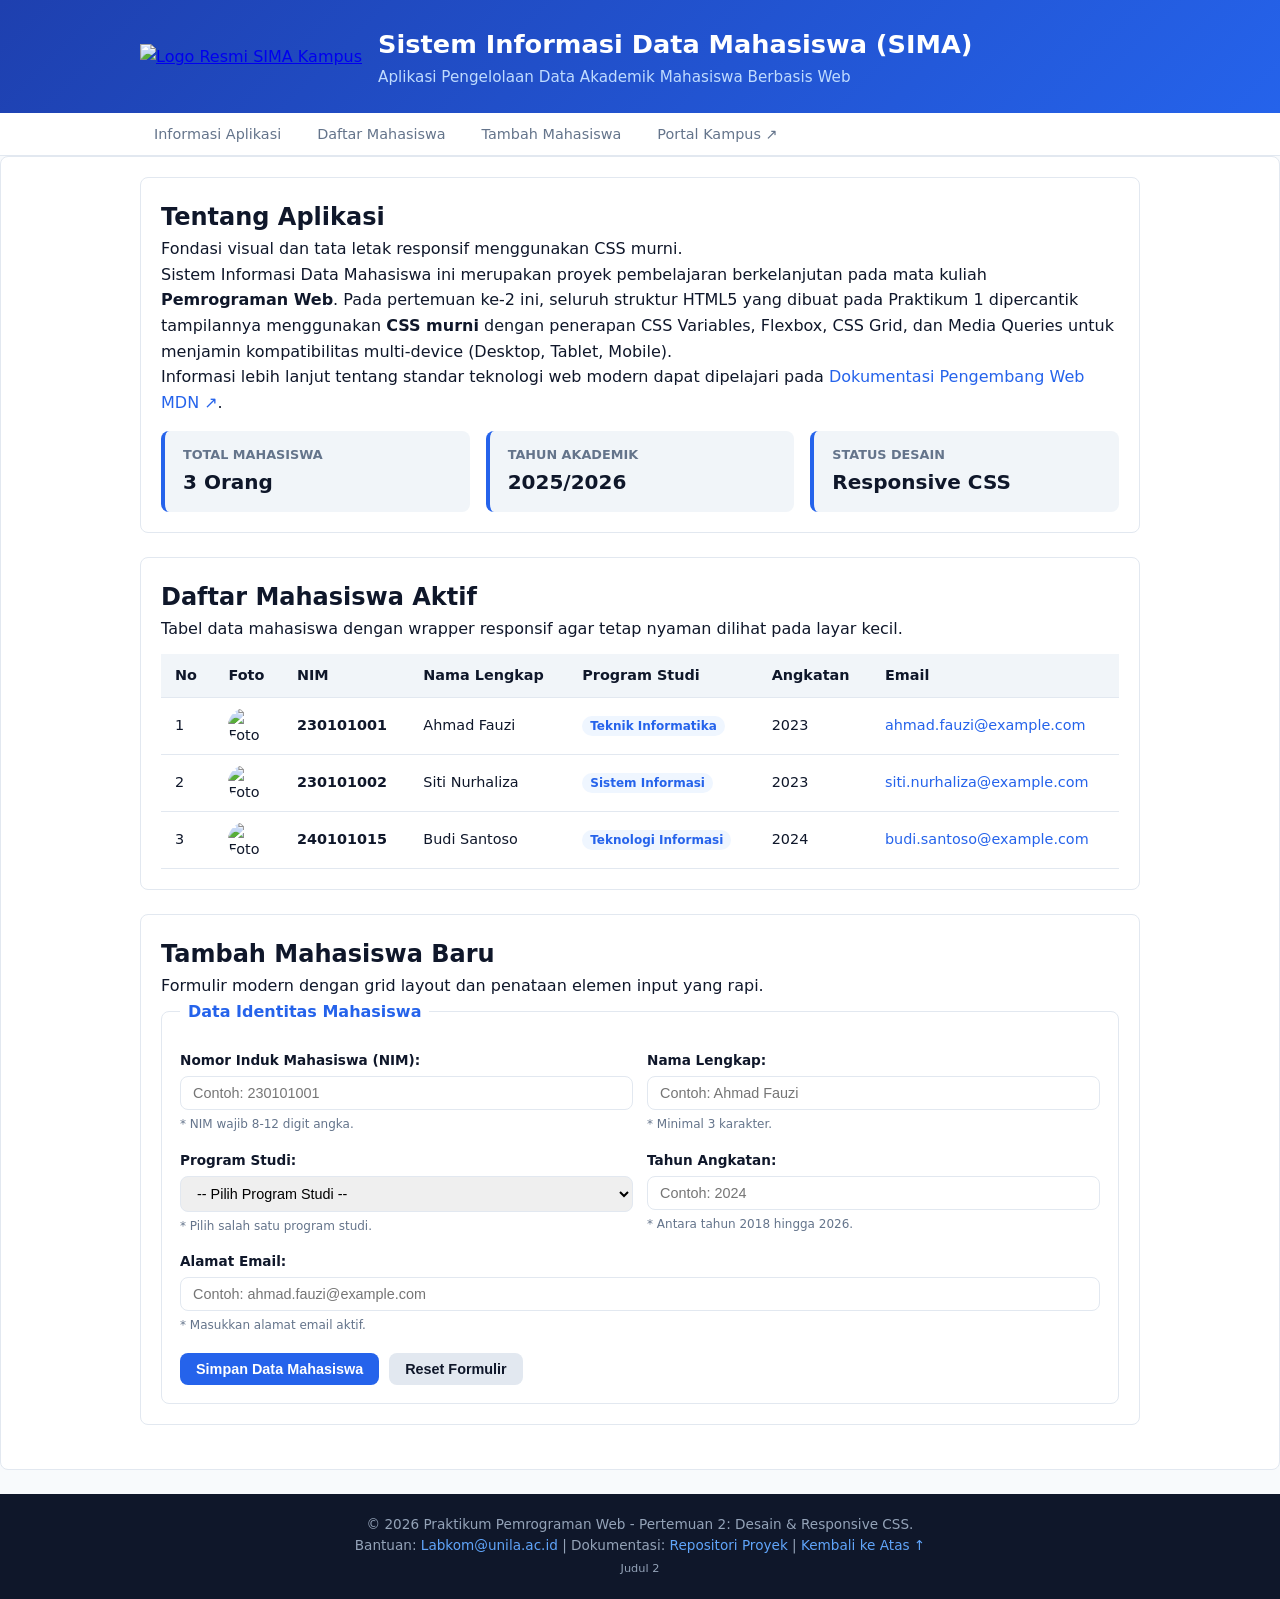
==== index.html @ 28577cfd "update praktikum pemweb" ====
<!DOCTYPE html>
<html lang="id">
<head>
    <meta charset="UTF-8">
    <meta name="viewport" content="width=device-width, initial-scale=1.0">
    <title>Sistem Informasi Data Mahasiswa - Praktikum 2</title>
    <link rel="stylesheet" href="style.css"

</head>
<body id="top">

    <!-- 1. Header Aplikasi -->
    <header class="site-header">
        <div class="container header-brand">
            <a href="index.html" class="brand-logo" title="Beranda SIMA">
                <img src="img/logo-sima.svg" alt="Logo Resmi SIMA Kampus" width="48" height="48">
            </a>
            <div>
                <h1>Sistem Informasi Data Mahasiswa (SIMA)</h1>
                <p>Aplikasi Pengelolaan Data Akademik Mahasiswa Berbasis Web</p>
            </div>
        </div>
    </header>

    <!-- 2. Navigation Bar Sticky -->
    <nav class="site-nav">
        <div class="container">
            <ul>
                <li><a href="#informasi">Informasi Aplikasi</a></li>
                <li><a href="#daftar-mahasiswa">Daftar Mahasiswa</a></li>
                <li><a href="#form-tambah">Tambah Mahasiswa</a></li>
                <li><a href="https://kampus.ac.id" target="_blank" rel="noopener noreferrer">Portal Kampus &UpperRightArrow;</a></li>
            </ul>
        </div>
    </nav>

    <!-- Konten Utama Halaman -->
    <main>
        <div class="container">

            <!-- 3. Section Informasi Aplikasi -->
            <section id="informasi" class="content-section">
                <div class="section-header">
                    <h2>Tentang Aplikasi</h2>
                    <p>Fondasi visual dan tata letak responsif menggunakan CSS murni.</p>
                </div>
                <div class="section-body">
                    <p>
                        Sistem Informasi Data Mahasiswa ini merupakan proyek pembelajaran berkelanjutan 
                        pada mata kuliah <strong>Pemrograman Web</strong>. Pada pertemuan ke-2 ini, seluruh 
                        struktur HTML5 yang dibuat pada Praktikum 1 dipercantik tampilannya menggunakan 
                        <strong>CSS murni</strong> dengan penerapan CSS Variables, Flexbox, CSS Grid, dan 
                        Media Queries untuk menjamin kompatibilitas multi-device (Desktop, Tablet, Mobile).
                    </p>
                    <p>
                        Informasi lebih lanjut tentang standar teknologi web modern dapat dipelajari pada 
                        <a href="https://developer.mozilla.org/id/" target="_blank" rel="noopener noreferrer" class="link-email">Dokumentasi Pengembang Web MDN &UpperRightArrow;</a>.
                    </p>
                </div>

                <!-- Grid Kartu Informasi Sistem -->
                <div class="info-grid">
                    <article class="info-card">
                        <h3>Total Mahasiswa</h3>
                        <p>3 Orang</p>
                    </article>
                    <article class="info-card">
                        <h3>Tahun Akademik</h3>
                        <p>2025/2026</p>
                    </article>
                    <article class="info-card">
                        <h3>Status Desain</h3>
                        <p>Responsive CSS</p>
                    </article>
                </div>
            </section>

            <!-- 4. Section Daftar Mahasiswa & 5. Tabel Data Mahasiswa -->
            <section id="daftar-mahasiswa" class="content-section">
                <div class="section-header">
                    <h2>Daftar Mahasiswa Aktif</h2>
                    <p>Tabel data mahasiswa dengan wrapper responsif agar tetap nyaman dilihat pada layar kecil.</p>
                </div>

                <!-- Wrapper overflow responsif untuk tabel -->
                <div class="table-responsive">
                    <table class="data-table">
                        <thead>
                            <tr>
                                <th>No</th>
                                <th>Foto</th>
                                <th>NIM</th>
                                <th>Nama Lengkap</th>
                                <th>Program Studi</th>
                                <th>Angkatan</th>
                                <th>Email</th>
                            </tr>
                        </thead>
                        <tbody>
                            <tr>
                                <td>1</td>
                                <td>
                                    <img src="img/avatar-default.svg" alt="Foto Ahmad Fauzi" class="avatar-img" width="36" height="36">
                                </td>
                                <td><strong>230101001</strong></td>
                                <td>Ahmad Fauzi</td>
                                <td><span class="badge">Teknik Informatika</span></td>
                                <td>2023</td>
                                <td><a href="mailto:ahmad.fauzi@example.com" class="link-email">ahmad.fauzi@example.com</a></td>
                            </tr>
                            <tr>
                                <td>2</td>
                                <td>
                                    <img src="img/avatar-default.svg" alt="Foto Siti Nurhaliza" class="avatar-img" width="36" height="36">
                                </td>
                                <td><strong>230101002</strong></td>
                                <td>Siti Nurhaliza</td>
                                <td><span class="badge">Sistem Informasi</span></td>
                                <td>2023</td>
                                <td><a href="mailto:siti.nurhaliza@example.com" class="link-email">siti.nurhaliza@example.com</a></td>
                            </tr>
                            <tr>
                                <td>3</td>
                                <td>
                                    <img src="img/avatar-default.svg" alt="Foto Budi Santoso" class="avatar-img" width="36" height="36">
                                </td>
                                <td><strong>240101015</strong></td>
                                <td>Budi Santoso</td>
                                <td><span class="badge">Teknologi Informasi</span></td>
                                <td>2024</td>
                                <td><a href="mailto:budi.santoso@example.com" class="link-email">budi.santoso@example.com</a></td>
                            </tr>
                        </tbody>
                    </table>
                </div>
            </section>

            <!-- 6. Section Form Tambah Mahasiswa -->
            <section id="form-tambah" class="content-section">
                <div class="section-header">
                    <h2>Tambah Mahasiswa Baru</h2>
                    <p>Formulir modern dengan grid layout dan penataan elemen input yang rapi.</p>
                </div>

                <form action="#" method="post" class="app-form">
                    <fieldset>
                        <legend>Data Identitas Mahasiswa</legend>

                        <div class="form-grid">
                            <div class="form-group">
                                <label for="nim" class="form-label">Nomor Induk Mahasiswa (NIM):</label>
                                <input 
                                    type="text" 
                                    id="nim" 
                                    name="nim" 
                                    class="form-input" 
                                    placeholder="Contoh: 230101001" 
                                    required 
                                    pattern="[0-9]{8,12}" 
                                    title="NIM harus berupa angka 8-12 digit">
                                <span class="form-help">* NIM wajib 8-12 digit angka.</span>
                            </div>

                            <div class="form-group">
                                <label for="nama" class="form-label">Nama Lengkap:</label>
                                <input 
                                    type="text" 
                                    id="nama" 
                                    name="nama" 
                                    class="form-input" 
                                    placeholder="Contoh: Ahmad Fauzi" 
                                    required 
                                    minlength="3" 
                                    maxlength="100">
                                <span class="form-help">* Minimal 3 karakter.</span>
                            </div>

                            <div class="form-group">
                                <label for="program_studi" class="form-label">Program Studi:</label>
                                <select id="program_studi" name="program_studi" class="form-select" required>
                                    <option value="">-- Pilih Program Studi --</option>
                                    <option value="Teknik Informatika">Teknik Informatika</option>
                                    <option value="Sistem Informasi">Sistem Informasi</option>
                                    <option value="Teknologi Informasi">Teknologi Informasi</option>
                                    <option value="Rekayasa Perangkat Lunak">Rekayasa Perangkat Lunak</option>
                                </select>
                                <span class="form-help">* Pilih salah satu program studi.</span>
                            </div>

                            <div class="form-group">
                                <label for="angkatan" class="form-label">Tahun Angkatan:</label>
                                <input 
                                    type="number" 
                                    id="angkatan" 
                                    name="angkatan" 
                                    class="form-input" 
                                    placeholder="Contoh: 2024" 
                                    required 
                                    min="2018" 
                                    max="2026">
                                <span class="form-help">* Antara tahun 2018 hingga 2026.</span>
                            </div>

                            <div class="form-group full-width">
                                <label for="email" class="form-label">Alamat Email:</label>
                                <input 
                                    type="email" 
                                    id="email" 
                                    name="email" 
                                    class="form-input" 
                                    placeholder="Contoh: ahmad.fauzi@example.com" 
                                    required>
                                <span class="form-help">* Masukkan alamat email aktif.</span>
                            </div>
                        </div>

                        <div class="form-actions">
                            <button type="submit" class="btn btn-primary">Simpan Data Mahasiswa</button>
                            <button type="reset" class="btn btn-secondary">Reset Formulir</button>
                        </div>
                    </fieldset>
                </form>
            </section>

        </div>
    </main>

    <!-- 7. Footer -->
    <footer class="site-footer">
        <div class="container">
            <p>&copy; 2026 Praktikum Pemrograman Web - Pertemuan 2: Desain & Responsive CSS.</p>
            <p>
                Bantuan: <a href="mailto:kelas@C">Labkom@unila.ac.id</a> | 
                Dokumentasi: <a href="https://github.com" target="_blank" rel="noopener noreferrer">Repositori Proyek</a> | 
                <a href="#top">Kembali ke Atas &uarr;</a>
            </p>
            <p><small>Judul 2</small></p>
        </div>
    </footer>

</body>
</html>
---- style.css ----
/* 1. Reset Global & CSS Variables */
:root {
    --primary: #2563eb;
    --primary-dark: #1d4ed8;
    --primary-light: #eff6ff;
    --text-main: #0f172a;
    --text-muted: #64748b;
    --bg-body: #f8fafc;
    --bg-white: #ffffff;
    --border: #e2e8f0;
    --radius: 8px;
}

*, *::before, *::after{
    box-sizing: border-box;
    margin: 0;
    padding: 0;
}

body {
    font-family: system-ui, -apple-system, BlinkMacSystemFont, 'Segoe UI', Roboto, sans-serif;
    color: var(--text-main);
    background-color: var(--bg-body);
    line-height: 1.6;
}

.container {
    width: 90%;
    max-width: 1000px;
    margin: 0 auto;
}
/* 2. Header & Navigasi (Flexbox Layout) */
.site-header {
    background: linear-gradient(135deg, #1e40af, #2563eb) ;
    color: #ffffff;
    padding: 24px 0;
}

.header-brand {
    display: flex;
    align-items: center;
    gap: 16px;
}

.barand-logo img {
    display: block;
    border-radius: var(--radius);
}

.site-header h1 {
    font-size: 1.6rem;
}

.site-header p{
    color: #bfdbfe;
    font-size: 0.95rem;
}

.site-nav {
    background-color: var(--bg-white);
    border-bottom: 1px solid var(--border);
    position: sticky;
    top: 0;
    z-index: 100;
}

.site-nav ul {
    list-style: none;
    display: flex;
    gap: 8px;
    padding: 8px 0;
}

.site-nav a {
    text-decoration: none;
    color: var(--text-muted);
    font-weight: 500;
    font-size: 0.9rem;
    padding: 6px 14px;
    border-radius: var(--radius);
    transition: 0.2s;
}

.site-nav a:hover {
    color: var(--primary);
    background-color:var(--primary-light);
}
/* 3. Section & Kartu Informasi */
main {
    padding: 24px 0;
}

.content-section {
    background: var(--bg-white);
    border: 1px solid var(--border);
    border-radius: var(--radius);
    padding: 20px;
    margin-bottom: 24px;
}

.selection-header {
    margin-bottom: 16px;
    padding-bottom: 8px;
    border-bottom: 2px solid var(--primary-light);
}

.selection-header h2 {
    font-size: 1.3rem;
    color: var(--primary);
}

.info-grid {
    display: flex;
    gap: 16px;
    margin-top: 16px;
}

.info-card {
    flex: 1;
    background: #f1f5f9;
    border-left: 4px solid var(--primary);
    padding: 14px 18px;
    border-radius: var(--radius);
}

.info-card h3 {
    font-size: 0.8rem;
    color: var(--text-muted);
    text-transform: uppercase;
}

.info-card p {
    font-size: 1.25rem;
    font-weight: 700;
}

main {
    background: var(--bg-white);
    border: 1px solid var(--border);
    border-radius: var(--radius);
    padding: 20px;
    margin-bottom: 24px;
}

.section header {
    margin-bottom: 16px;
    padding-bottom: 8px;
    border-bottom: 2px solid var(--primary-light);
}

.selection-header h2 {
    font-size: 1.3rem;
    color: var(--primary)
}

.info-grid{
    display: flex;
    gap: 16px;
    margin-top: 16px;
}

.info-card h3 {
    font-size: 0.8rem;
    color: var(--text-muted);
    text-transform: uppercase;
}

.info-card p {
    font-size: 1.25rem;
    font-weight: 700;
}
/* 4. Penataan Tabel Data & Media */

.table-responsive {
    overflow-x: auto;
    margin-top: 12px;
}

.data-table {
    width: 100%;
    border-collapse: collapse;
    font-size: 0.9rem;
}

.data-table th, .data-table td {
    padding: 10px 14px;
    border-bottom: 1px solid var(--border);
    text-align: left;
    vertical-align: middle;
}

.data-table thead {
    background-color: #f1f5f9;
}

.data-table tbody tr:hover {
    background-color: #f8fafc;
}

.avatar-img {
    width: 36px;
    height: 36px;
    border-radius: 50%;
    object-fit: cover;
    display: block;
}

.badge {
    background-color: var(--primary-light);
    color: var(--primary);
    padding: 3px 8px;
    border-radius: 12px;
    font-size: 0.75rem;
    font-weight: 600;
}

.link-email {
    color: var(--primary);
    text-decoration: none;
}

.link-email:hover {
    text-decoration: underline;
}
/* 5. Formulir & Tombol */
.app-form fieldset {
    border: 1px solid var(--border);
    border-radius: var(--radius);
    padding: 18px;
}
.app-form legend {
    font-weight: 600;
    padding: 0 8px;
    color: var(--primary);
}

.form-grid {
    display: grid;
    grid-template-columns: 1fr 1fr;
    gap: 14px;
    margin-top: 8px;
}

.form-group.full-width {
    grid-column: 1/ -1;
}

.form-label {
    display: block;
    font-size: 0.85rem;
    font-weight: 600;
    margin-bottom: 4px;
}

.form-input, .form-select {
    width: 100%;
    padding: 8px 12px;
    border: 1px solid var(--border);
    border-radius: var(--radius);
    font-size: 0.9rem;
    outline: none;
}


.form-input:focus, .form-select:focus {
    border-color: var(--primary);
    box-shadow: 0 0 0 2px rgba(37, 99, 235, 0.15);
}

.form-help {
    font-size: 0.75rem;
    color: var(--text-muted);
}

.form-actions {
    margin-top: 16px;
    display: flex;
    gap: 10px
}

.btn {
    padding: 8px 16px;
    font-size: 0.9rem;
    font-weight: 600;
    border-radius: var(--radius);
    border: none;
    cursor: pointer;
    text-decoration: none;
}

.btn-primary {
    background-color: var(--primary);
    color: #ffffff;
}

.btn-primary:hover {
    background-color: var(--primary);
}

.btn-secondary {
    background-color: #e2e8f0;
    color: var(--text-main);
}

.btn-danger {
    background-color: #ef4444;
    color: #ffffff;
}

.site-footer {
    background-color: #0f172a;
    color: #94a3b8;
    text-align: center;
    padding: 20px 0;
    font-size: 0.85rem;
    margin-top: auto;
}

.site-footer a {
    color: #60a5fa;
    text-decoration: none;
}

@media (max-wodth: 768px) {
    .header-brand {
        flex-direction: column;
        text-align: center;
    }
    
    .info-grid {
        grid-template-columns: 1fr;
    }
    .site-nav ul {
        justify-content: center;
    }
}
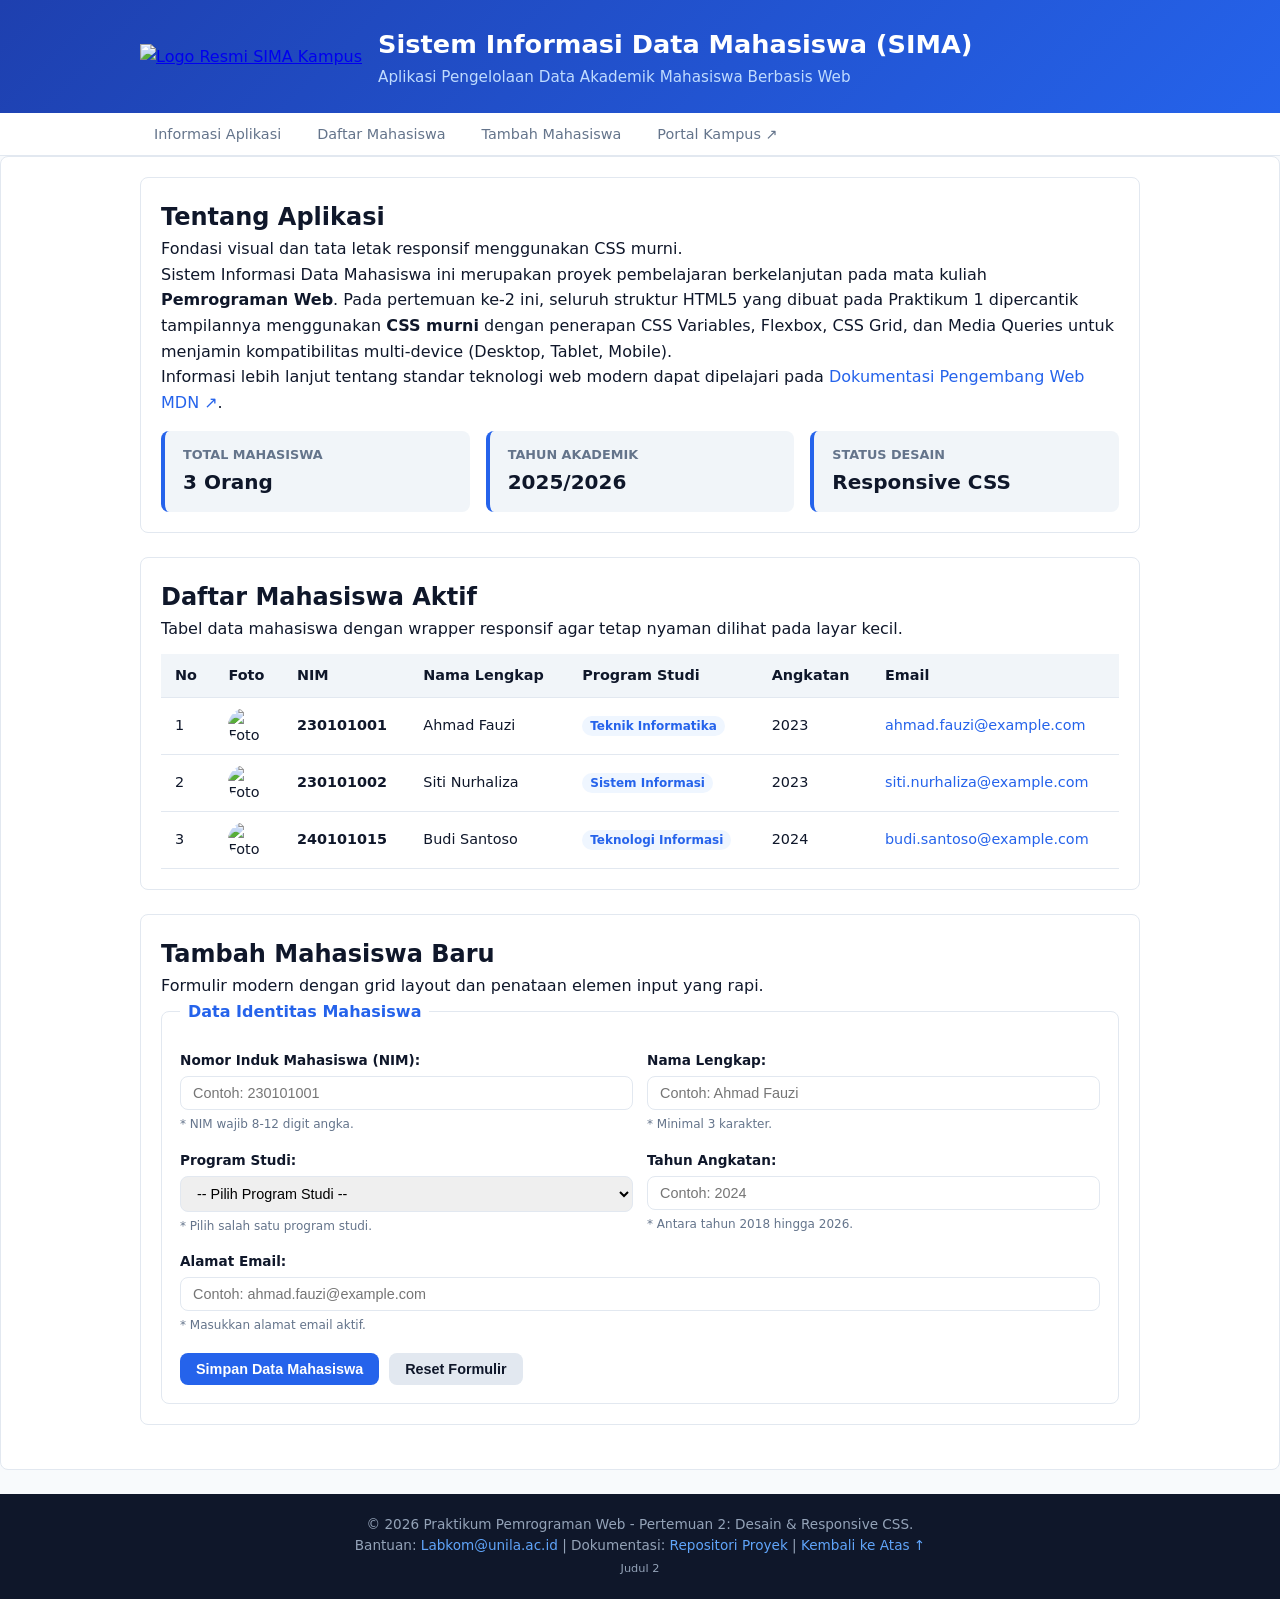
==== commit b8f9ccc5: "feat:implementasi tata letak responsif flexbox dan css grid judul 2" ====
--- a/index.html
+++ b/index.html
@@ -4,7 +4,7 @@
     <meta charset="UTF-8">
     <meta name="viewport" content="width=device-width, initial-scale=1.0">
     <title>Sistem Informasi Data Mahasiswa - Praktikum 2</title>
-    <link rel="stylesheet" href="style.css"
+    <link rel="stylesheet" href="style.css">
 
 </head>
 <body id="top">
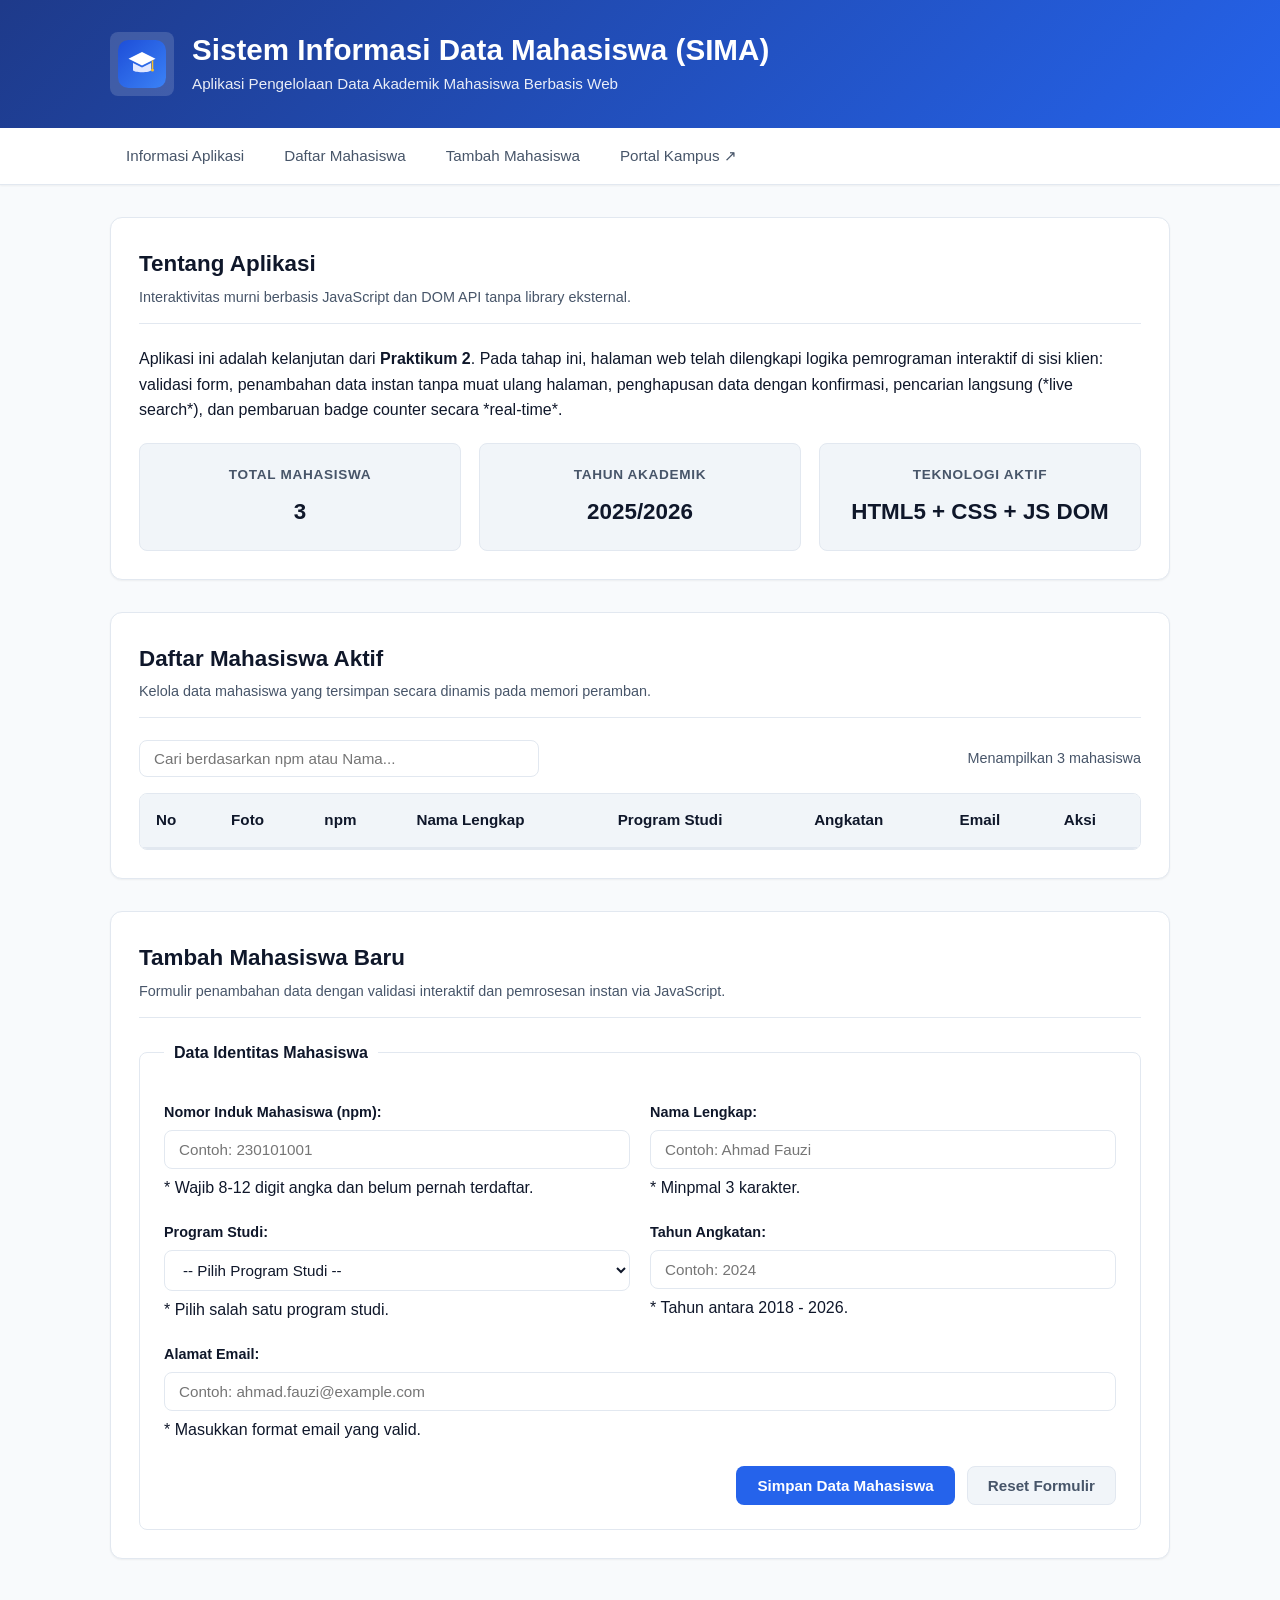
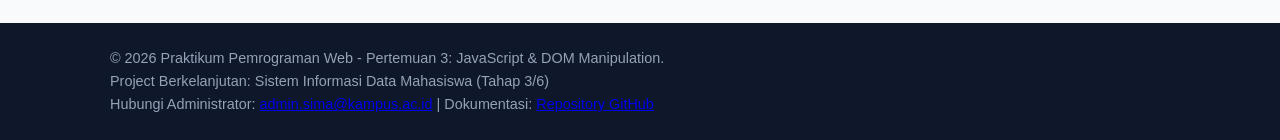
==== commit fe61468d: "Judul 3" ====
--- a/index.html
+++ b/index.html
@@ -3,11 +3,10 @@
 <head>
     <meta charset="UTF-8">
     <meta name="viewport" content="width=device-width, initial-scale=1.0">
-    <title>Sistem Informasi Data Mahasiswa - Praktikum 2</title>
+    <title>Sistem Informasi Data Mahasiswa - Praktikum 3</title>
     <link rel="stylesheet" href="style.css">
-
 </head>
-<body id="top">
+<body>
 
     <!-- 1. Header Aplikasi -->
     <header class="site-header">
@@ -38,127 +37,102 @@
     <main>
         <div class="container">
 
+            <!-- Kotak Notifikasi Alert Dinamis (dikontrol oleh JS) -->
+            <div id="alert-box" class="alert-box" role="alert"></div>
+
             <!-- 3. Section Informasi Aplikasi -->
             <section id="informasi" class="content-section">
                 <div class="section-header">
                     <h2>Tentang Aplikasi</h2>
-                    <p>Fondasi visual dan tata letak responsif menggunakan CSS murni.</p>
-                </div>
-                <div class="section-body">
-                    <p>
-                        Sistem Informasi Data Mahasiswa ini merupakan proyek pembelajaran berkelanjutan 
-                        pada mata kuliah <strong>Pemrograman Web</strong>. Pada pertemuan ke-2 ini, seluruh 
-                        struktur HTML5 yang dibuat pada Praktikum 1 dipercantik tampilannya menggunakan 
-                        <strong>CSS murni</strong> dengan penerapan CSS Variables, Flexbox, CSS Grid, dan 
-                        Media Queries untuk menjamin kompatibilitas multi-device (Desktop, Tablet, Mobile).
-                    </p>
-                    <p>
-                        Informasi lebih lanjut tentang standar teknologi web modern dapat dipelajari pada 
-                        <a href="https://developer.mozilla.org/id/" target="_blank" rel="noopener noreferrer" class="link-email">Dokumentasi Pengembang Web MDN &UpperRightArrow;</a>.
-                    </p>
-                </div>
-
-                <!-- Grid Kartu Informasi Sistem -->
+                    <p>Interaktivitas murni berbasis JavaScript dan DOM API tanpa library eksternal.</p>
+                </div>
+                <p>
+                    Aplikasi ini adalah kelanjutan dari <strong>Praktikum 2</strong>. Pada tahap ini, 
+                    halaman web telah dilengkapi logika pemrograman interaktif di sisi klien: validasi form, 
+                    penambahan data instan tanpa muat ulang halaman, penghapusan data dengan konfirmasi, 
+                    pencarian langsung (*live search*), dan pembaruan badge counter secara *real-time*.
+                </p>
+
                 <div class="info-grid">
                     <article class="info-card">
                         <h3>Total Mahasiswa</h3>
-                        <p>3 Orang</p>
+                        <p id="total-mahasiswa-badge" class="counter-highlight">3</p>
                     </article>
                     <article class="info-card">
                         <h3>Tahun Akademik</h3>
                         <p>2025/2026</p>
                     </article>
                     <article class="info-card">
-                        <h3>Status Desain</h3>
-                        <p>Responsive CSS</p>
+                        <h3>Teknologi Aktif</h3>
+                        <p>HTML5 + CSS + JS DOM</p>
                     </article>
                 </div>
             </section>
 
-            <!-- 4. Section Daftar Mahasiswa & 5. Tabel Data Mahasiswa -->
+            <!-- 4. Section Daftar Mahasiswa, Toolbar Pencarian & 5. Tabel Data -->
             <section id="daftar-mahasiswa" class="content-section">
                 <div class="section-header">
                     <h2>Daftar Mahasiswa Aktif</h2>
-                    <p>Tabel data mahasiswa dengan wrapper responsif agar tetap nyaman dilihat pada layar kecil.</p>
-                </div>
-
-                <!-- Wrapper overflow responsif untuk tabel -->
+                    <p>Kelola data mahasiswa yang tersimpan secara dinamis pada memori peramban.</p>
+                </div>
+
+                <!-- Toolbar Pencarian dan Ringkasan Jumlah -->
+                <div class="table-toolbar">
+                    <div class="search-box">
+                        <input 
+                            type="search" 
+                            id="input-search" 
+                            class="search-input" 
+                            placeholder="Cari berdasarkan npm atau Nama...">
+                    </div>
+                    <div id="total-mahasiswa-info" class="status-summary">
+                        Menampilkan 3 mahasiswa
+                    </div>
+                </div>
+
+                <!-- Tabel Data Responsif -->
                 <div class="table-responsive">
                     <table class="data-table">
                         <thead>
                             <tr>
                                 <th>No</th>
                                 <th>Foto</th>
-                                <th>NIM</th>
+                                <th>npm</th>
                                 <th>Nama Lengkap</th>
                                 <th>Program Studi</th>
                                 <th>Angkatan</th>
                                 <th>Email</th>
+                                <th>Aksi</th>
                             </tr>
                         </thead>
-                        <tbody>
-                            <tr>
-                                <td>1</td>
-                                <td>
-                                    <img src="img/avatar-default.svg" alt="Foto Ahmad Fauzi" class="avatar-img" width="36" height="36">
-                                </td>
-                                <td><strong>230101001</strong></td>
-                                <td>Ahmad Fauzi</td>
-                                <td><span class="badge">Teknik Informatika</span></td>
-                                <td>2023</td>
-                                <td><a href="mailto:ahmad.fauzi@example.com" class="link-email">ahmad.fauzi@example.com</a></td>
-                            </tr>
-                            <tr>
-                                <td>2</td>
-                                <td>
-                                    <img src="img/avatar-default.svg" alt="Foto Siti Nurhaliza" class="avatar-img" width="36" height="36">
-                                </td>
-                                <td><strong>230101002</strong></td>
-                                <td>Siti Nurhaliza</td>
-                                <td><span class="badge">Sistem Informasi</span></td>
-                                <td>2023</td>
-                                <td><a href="mailto:siti.nurhaliza@example.com" class="link-email">siti.nurhaliza@example.com</a></td>
-                            </tr>
-                            <tr>
-                                <td>3</td>
-                                <td>
-                                    <img src="img/avatar-default.svg" alt="Foto Budi Santoso" class="avatar-img" width="36" height="36">
-                                </td>
-                                <td><strong>240101015</strong></td>
-                                <td>Budi Santoso</td>
-                                <td><span class="badge">Teknologi Informasi</span></td>
-                                <td>2024</td>
-                                <td><a href="mailto:budi.santoso@example.com" class="link-email">budi.santoso@example.com</a></td>
-                            </tr>
+                        <tbody id="tabel-body-mahasiswa">
+                            <!-- Baris tabel akan di-generate secara dinamis oleh app.js -->
                         </tbody>
                     </table>
                 </div>
             </section>
 
-            <!-- 6. Section Form Tambah Mahasiswa -->
+            <!-- 6. Section Form Tambah Mahasiswa dengan Validasi JS -->
             <section id="form-tambah" class="content-section">
                 <div class="section-header">
                     <h2>Tambah Mahasiswa Baru</h2>
-                    <p>Formulir modern dengan grid layout dan penataan elemen input yang rapi.</p>
-                </div>
-
-                <form action="#" method="post" class="app-form">
+                    <p>Formulir penambahan data dengan validasi interaktif dan pemrosesan instan via JavaScript.</p>
+                </div>
+
+                <form id="form-tambah-mahasiswa" class="app-form" novalidate>
                     <fieldset>
                         <legend>Data Identitas Mahasiswa</legend>
 
                         <div class="form-grid">
                             <div class="form-group">
-                                <label for="nim" class="form-label">Nomor Induk Mahasiswa (NIM):</label>
+                                <label for="npm" class="form-label">Nomor Induk Mahasiswa (npm):</label>
                                 <input 
                                     type="text" 
-                                    id="nim" 
-                                    name="nim" 
-                                    class="form-input" 
-                                    placeholder="Contoh: 230101001" 
-                                    required 
-                                    pattern="[0-9]{8,12}" 
-                                    title="NIM harus berupa angka 8-12 digit">
-                                <span class="form-help">* NIM wajib 8-12 digit angka.</span>
+                                    id="npm" 
+                                    name="npm" 
+                                    class="form-input" 
+                                    placeholder="Contoh: 230101001">
+                                <span class="form-help">* Wajib 8-12 digit angka dan belum pernah terdaftar.</span>
                             </div>
 
                             <div class="form-group">
@@ -168,16 +142,13 @@
                                     id="nama" 
                                     name="nama" 
                                     class="form-input" 
-                                    placeholder="Contoh: Ahmad Fauzi" 
-                                    required 
-                                    minlength="3" 
-                                    maxlength="100">
-                                <span class="form-help">* Minimal 3 karakter.</span>
+                                    placeholder="Contoh: Ahmad Fauzi">
+                                <span class="form-help">* Minpmal 3 karakter.</span>
                             </div>
 
                             <div class="form-group">
                                 <label for="program_studi" class="form-label">Program Studi:</label>
-                                <select id="program_studi" name="program_studi" class="form-select" required>
+                                <select id="program_studi" name="program_studi" class="form-select">
                                     <option value="">-- Pilih Program Studi --</option>
                                     <option value="Teknik Informatika">Teknik Informatika</option>
                                     <option value="Sistem Informasi">Sistem Informasi</option>
@@ -194,11 +165,8 @@
                                     id="angkatan" 
                                     name="angkatan" 
                                     class="form-input" 
-                                    placeholder="Contoh: 2024" 
-                                    required 
-                                    min="2018" 
-                                    max="2026">
-                                <span class="form-help">* Antara tahun 2018 hingga 2026.</span>
+                                    placeholder="Contoh: 2024">
+                                <span class="form-help">* Tahun antara 2018 - 2026.</span>
                             </div>
 
                             <div class="form-group full-width">
@@ -208,9 +176,8 @@
                                     id="email" 
                                     name="email" 
                                     class="form-input" 
-                                    placeholder="Contoh: ahmad.fauzi@example.com" 
-                                    required>
-                                <span class="form-help">* Masukkan alamat email aktif.</span>
+                                    placeholder="Contoh: ahmad.fauzi@example.com">
+                                <span class="form-help">* Masukkan format email yang valid.</span>
                             </div>
                         </div>
 
@@ -228,15 +195,18 @@
     <!-- 7. Footer -->
     <footer class="site-footer">
         <div class="container">
-            <p>&copy; 2026 Praktikum Pemrograman Web - Pertemuan 2: Desain & Responsive CSS.</p>
+            <p>&copy; 2026 Praktikum Pemrograman Web - Pertemuan 3: JavaScript & DOM Manipulation.</p>
+            <p>Project Berkelanjutan: Sistem Informasi Data Mahasiswa (Tahap 3/6)</p>
             <p>
-                Bantuan: <a href="mailto:kelas@C">Labkom@unila.ac.id</a> | 
-                Dokumentasi: <a href="https://github.com" target="_blank" rel="noopener noreferrer">Repositori Proyek</a> | 
-                <a href="#top">Kembali ke Atas &uarr;</a>
+                Hubungi Administrator: <a href="mailto:admin.sima@kampus.ac.id">admin.sima@kampus.ac.id</a> | 
+                Dokumentasi: <a href="https://github.com" target="_blank" rel="noopener noreferrer">Repository GitHub</a>
             </p>
-            <p><small>Judul 2</small></p>
         </div>
     </footer>
 
+    <!-- Tambahkan Script JavaScript Eksternal -->
+    <script src="app.js"></script>
 </body>
 </html>
+
+
--- a/style.css
+++ b/style.css
@@ -1,196 +1,324 @@
-/* 1. Reset Global & CSS Variables */
+/* ==========================================================================
+   Praktikum 3: Implementasi Interaktivitas Web Menggunakan JavaScript dan DOM
+   Project: Sistem Informasi Data Mahasiswa (SIMA)
+   Mewarisi & Memperluas Praktikum 2 (Native CSS)
+   ========================================================================== */
+
+/* 1. CSS Variables */
 :root {
-    --primary: #2563eb;
-    --primary-dark: #1d4ed8;
+    --primary-color: #2563eb;
+    --primary-hover: #1d4ed8;
     --primary-light: #eff6ff;
-    --text-main: #0f172a;
-    --text-muted: #64748b;
-    --bg-body: #f8fafc;
-    --bg-white: #ffffff;
-    --border: #e2e8f0;
-    --radius: 8px;
-}
-
-*, *::before, *::after{
+    --secondary-color: #64748b;
+    --secondary-hover: #475569;
+    --success-color: #10b981;
+    --success-light: #ecfdf5;
+    --danger-color: #ef4444;
+    --danger-hover: #dc2626;
+    --danger-light: #fef2f2;
+    --warning-color: #f59e0b;
+    
+    --bg-page: #f8fafc;
+    --bg-surface: #ffffff;
+    --bg-surface-alt: #f1f5f9;
+    
+    --text-primary: #0f172a;
+    --text-secondary: #475569;
+    --text-muted: #94a3b8;
+    --text-inverse: #ffffff;
+    
+    --border-color: #e2e8f0;
+    --border-radius-sm: 4px;
+    --border-radius-md: 8px;
+    --border-radius-lg: 12px;
+    
+    --shadow-sm: 0 1px 2px 0 rgba(0, 0, 0, 0.05);
+    --shadow-md: 0 4px 6px -1px rgba(0, 0, 0, 0.1), 0 2px 4px -2px rgba(0, 0, 0, 0.1);
+    
+    --font-main: -apple-system, BlinkMacSystemFont, "Segoe UI", Roboto, Oxygen, Ubuntu, Cantarell, "Helvetica Neue", sans-serif;
+    --line-height-normal: 1.6;
+}
+
+/* 2. Reset & Base Styles */
+*, *::before, *::after {
     box-sizing: border-box;
     margin: 0;
     padding: 0;
 }
 
+html {
+    scroll-behavior: smooth;
+}
+
 body {
-    font-family: system-ui, -apple-system, BlinkMacSystemFont, 'Segoe UI', Roboto, sans-serif;
-    color: var(--text-main);
-    background-color: var(--bg-body);
-    line-height: 1.6;
+    font-family: var(--font-main);
+    line-height: var(--line-height-normal);
+    color: var(--text-primary);
+    background-color: var(--bg-page);
+    min-height: 100vh;
+    display: flex;
+    flex-direction: column;
 }
 
 .container {
-    width: 90%;
-    max-width: 1000px;
-    margin: 0 auto;
-}
-/* 2. Header & Navigasi (Flexbox Layout) */
+    width: 100%;
+    max-width: 1100px;
+    margin-left: auto;
+    margin-right: auto;
+    padding-left: 20px;
+    padding-right: 20px;
+}
+
+/* 3. Header */
 .site-header {
-    background: linear-gradient(135deg, #1e40af, #2563eb) ;
-    color: #ffffff;
-    padding: 24px 0;
+    background: linear-gradient(135deg, #1e3a8a 0%, #2563eb 100%);
+    color: var(--text-inverse);
+    padding: 32px 0;
+    box-shadow: var(--shadow-md);
 }
 
 .header-brand {
     display: flex;
     align-items: center;
-    gap: 16px;
-}
-
-.barand-logo img {
-    display: block;
-    border-radius: var(--radius);
-}
-
-.site-header h1 {
-    font-size: 1.6rem;
-}
-
-.site-header p{
-    color: #bfdbfe;
-    font-size: 0.95rem;
-}
-
+    gap: 18px;
+}
+
+.brand-logo {
+    display: flex;
+    align-items: center;
+    justify-content: center;
+    background-color: rgba(255, 255, 255, 0.15);
+    padding: 8px;
+    border-radius: var(--border-radius-md);
+    transition: transform 0.2s ease, background-color 0.2s ease;
+}
+
+.brand-logo:hover {
+    transform: scale(1.05);
+    background-color: rgba(255, 255, 255, 0.25);
+}
+
+.header-brand h1 {
+    font-size: 1.85rem;
+    font-weight: 700;
+    line-height: 1.2;
+    margin-bottom: 4px;
+}
+
+.header-brand p {
+    font-size: 0.95rem;
+    opacity: 0.9;
+}
+
+/* 4. Navigation Bar */
 .site-nav {
-    background-color: var(--bg-white);
-    border-bottom: 1px solid var(--border);
+    background-color: var(--bg-surface);
+    border-bottom: 1px solid var(--border-color);
     position: sticky;
     top: 0;
     z-index: 100;
+    box-shadow: var(--shadow-sm);
 }
 
 .site-nav ul {
     list-style: none;
     display: flex;
     gap: 8px;
-    padding: 8px 0;
+    overflow-x: auto;
+    padding: 6px 0;
 }
 
 .site-nav a {
+    display: block;
+    padding: 10px 16px;
+    color: var(--text-secondary);
     text-decoration: none;
-    color: var(--text-muted);
     font-weight: 500;
+    font-size: 0.95rem;
+    border-radius: var(--border-radius-sm);
+    transition: all 0.2s ease;
+    white-space: nowrap;
+}
+
+.site-nav a:hover {
+    color: var(--primary-color);
+    background-color: var(--primary-light);
+}
+
+/* 5. Main Content & Sections */
+main {
+    flex: 1;
+    padding: 32px 0;
+}
+
+.content-section {
+    background-color: var(--bg-surface);
+    border: 1px solid var(--border-color);
+    border-radius: var(--border-radius-lg);
+    padding: 28px;
+    margin-bottom: 32px;
+    box-shadow: var(--shadow-sm);
+}
+
+.section-header {
+    border-bottom: 1px solid var(--border-color);
+    padding-bottom: 14px;
+    margin-bottom: 22px;
+}
+
+.section-header h2 {
+    font-size: 1.4rem;
+    color: var(--text-primary);
+    font-weight: 700;
+}
+
+.section-header p {
     font-size: 0.9rem;
-    padding: 6px 14px;
-    border-radius: var(--radius);
-    transition: 0.2s;
-}
-
-.site-nav a:hover {
-    color: var(--primary);
-    background-color:var(--primary-light);
-}
-/* 3. Section & Kartu Informasi */
-main {
-    padding: 24px 0;
-}
-
-.content-section {
-    background: var(--bg-white);
-    border: 1px solid var(--border);
-    border-radius: var(--radius);
+    color: var(--text-secondary);
+    margin-top: 4px;
+}
+
+/* Info Grid */
+.info-grid {
+    display: grid;
+    grid-template-columns: repeat(auto-fit, minmax(220px, 1fr));
+    gap: 18px;
+    margin-top: 20px;
+}
+
+.info-card {
+    background-color: var(--bg-surface-alt);
+    border: 1px solid var(--border-color);
+    border-radius: var(--border-radius-md);
     padding: 20px;
-    margin-bottom: 24px;
-}
-
-.selection-header {
+    text-align: center;
+}
+
+.info-card h3 {
+    font-size: 0.85rem;
+    text-transform: uppercase;
+    letter-spacing: 0.05em;
+    color: var(--text-secondary);
+    margin-bottom: 8px;
+}
+
+.info-card p {
+    font-size: 1.4rem;
+    font-weight: 700;
+    color: var(--text-primary);
+}
+
+.counter-highlight {
+    color: var(--primary-color);
+}
+
+/* 6. Alert Notification Box (Dinamis dari JS) */
+.alert-box {
+    padding: 14px 18px;
+    border-radius: var(--border-radius-md);
+    margin-bottom: 20px;
+    font-size: 0.95rem;
+    font-weight: 500;
+    display: none;
+    animation: fadeIn 0.3s ease;
+}
+
+.alert-box.show {
+    display: block;
+}
+
+.alert-success {
+    background-color: var(--success-light);
+    color: #065f46;
+    border: 1px solid #a7f3d0;
+}
+
+.alert-danger {
+    background-color: var(--danger-light);
+    color: #991b1b;
+    border: 1px solid #fecaca;
+}
+
+.alert-info {
+    background-color: var(--primary-light);
+    color: #1e40af;
+    border: 1px solid #bfdbfe;
+}
+
+@keyframes fadeIn {
+    from { opacity: 0; transform: translateY(-6px); }
+    to { opacity: 1; transform: translateY(0); }
+}
+
+/* 7. Search Bar Container */
+.table-toolbar {
+    display: flex;
+    justify-content: space-between;
+    align-items: center;
+    flex-wrap: wrap;
+    gap: 12px;
     margin-bottom: 16px;
-    padding-bottom: 8px;
-    border-bottom: 2px solid var(--primary-light);
-}
-
-.selection-header h2 {
-    font-size: 1.3rem;
-    color: var(--primary);
-}
-
-.info-grid {
-    display: flex;
-    gap: 16px;
-    margin-top: 16px;
-}
-
-.info-card {
+}
+
+.search-box {
+    position: relative;
     flex: 1;
-    background: #f1f5f9;
-    border-left: 4px solid var(--primary);
-    padding: 14px 18px;
-    border-radius: var(--radius);
-}
-
-.info-card h3 {
-    font-size: 0.8rem;
-    color: var(--text-muted);
-    text-transform: uppercase;
-}
-
-.info-card p {
-    font-size: 1.25rem;
-    font-weight: 700;
-}
-
-main {
-    background: var(--bg-white);
-    border: 1px solid var(--border);
-    border-radius: var(--radius);
-    padding: 20px;
-    margin-bottom: 24px;
-}
-
-.section header {
-    margin-bottom: 16px;
-    padding-bottom: 8px;
-    border-bottom: 2px solid var(--primary-light);
-}
-
-.selection-header h2 {
-    font-size: 1.3rem;
-    color: var(--primary)
-}
-
-.info-grid{
-    display: flex;
-    gap: 16px;
-    margin-top: 16px;
-}
-
-.info-card h3 {
-    font-size: 0.8rem;
-    color: var(--text-muted);
-    text-transform: uppercase;
-}
-
-.info-card p {
-    font-size: 1.25rem;
-    font-weight: 700;
-}
-/* 4. Penataan Tabel Data & Media */
-
+    max-width: 400px;
+}
+
+.search-input {
+    width: 100%;
+    padding: 9px 14px;
+    font-size: 0.95rem;
+    border: 1.5px solid var(--border-color);
+    border-radius: var(--border-radius-md);
+    outline: none;
+    transition: all 0.2s;
+}
+
+.search-input:focus {
+    border-color: var(--primary-color);
+    box-shadow: 0 0 0 3px rgba(37, 99, 235, 0.15);
+}
+
+.status-summary {
+    font-size: 0.9rem;
+    color: var(--text-secondary);
+    font-weight: 500;
+}
+
+/* 8. Data Table */
 .table-responsive {
+    width: 100%;
     overflow-x: auto;
-    margin-top: 12px;
+    border-radius: var(--border-radius-md);
+    border: 1px solid var(--border-color);
 }
 
 .data-table {
     width: 100%;
     border-collapse: collapse;
-    font-size: 0.9rem;
-}
-
-.data-table th, .data-table td {
-    padding: 10px 14px;
-    border-bottom: 1px solid var(--border);
+    font-size: 0.95rem;
     text-align: left;
+}
+
+.data-table thead {
+    background-color: var(--bg-surface-alt);
+    border-bottom: 2px solid var(--border-color);
+}
+
+.data-table th {
+    padding: 14px 16px;
+    font-weight: 600;
+    color: var(--text-primary);
+    white-space: nowrap;
+}
+
+.data-table td {
+    padding: 14px 16px;
+    border-bottom: 1px solid var(--border-color);
+    color: var(--text-secondary);
     vertical-align: middle;
-}
-
-.data-table thead {
-    background-color: #f1f5f9;
 }
 
 .data-table tbody tr:hover {
@@ -206,131 +334,185 @@
 }
 
 .badge {
+    display: inline-block;
+    padding: 4px 10px;
+    font-size: 0.8rem;
+    font-weight: 600;
+    border-radius: 9999px;
     background-color: var(--primary-light);
-    color: var(--primary);
-    padding: 3px 8px;
-    border-radius: 12px;
-    font-size: 0.75rem;
-    font-weight: 600;
+    color: var(--primary-color);
 }
 
 .link-email {
-    color: var(--primary);
+    color: var(--primary-color);
     text-decoration: none;
 }
 
 .link-email:hover {
     text-decoration: underline;
 }
-/* 5. Formulir & Tombol */
+
+.empty-row {
+    text-align: center;
+    padding: 32px !important;
+    color: var(--text-muted);
+    font-style: italic;
+}
+
+/* 9. Form Styles */
 .app-form fieldset {
-    border: 1px solid var(--border);
-    border-radius: var(--radius);
-    padding: 18px;
-}
+    border: 1px solid var(--border-color);
+    border-radius: var(--border-radius-md);
+    padding: 24px;
+}
+
 .app-form legend {
+    font-size: 1rem;
     font-weight: 600;
-    padding: 0 8px;
-    color: var(--primary);
+    color: var(--text-primary);
+    padding: 0 10px;
 }
 
 .form-grid {
     display: grid;
-    grid-template-columns: 1fr 1fr;
-    gap: 14px;
-    margin-top: 8px;
+    grid-template-columns: repeat(2, 1fr);
+    gap: 20px;
+    margin-top: 12px;
+}
+
+.form-group {
+    display: flex;
+    flex-direction: column;
+    gap: 6px;
 }
 
 .form-group.full-width {
-    grid-column: 1/ -1;
-}
-
-.form-label {
-    display: block;
-    font-size: 0.85rem;
-    font-weight: 600;
-    margin-bottom: 4px;
-}
-
-.form-input, .form-select {
-    width: 100%;
-    padding: 8px 12px;
-    border: 1px solid var(--border);
-    border-radius: var(--radius);
-    font-size: 0.9rem;
-    outline: none;
-}
-
-
-.form-input:focus, .form-select:focus {
-    border-color: var(--primary);
-    box-shadow: 0 0 0 2px rgba(37, 99, 235, 0.15);
-}
-
-.form-help {
-    font-size: 0.75rem;
-    color: var(--text-muted);
-}
-
-.form-actions {
-    margin-top: 16px;
-    display: flex;
-    gap: 10px
-}
-
-.btn {
-    padding: 8px 16px;
+    grid-column: 1 / -1;
+}
+
+.form-group label {
     font-size: 0.9rem;
     font-weight: 600;
-    border-radius: var(--radius);
-    border: none;
+    color: var(--text-primary);
+}
+
+.required {
+    color: var(--danger-color);
+}
+
+.form-group input,
+.form-group select {
+    padding: 10px 14px;
+    font-size: 0.95rem;
+    border: 1px solid var(--border-color);
+    border-radius: var(--border-radius-md);
+    background-color: var(--bg-surface);
+    color: var(--text-primary);
+    outline: none;
+    transition: all 0.2s ease;
+}
+
+.form-group input:focus,
+.form-group select:focus {
+    border-color: var(--primary-color);
+    box-shadow: 0 0 0 3px rgba(37, 99, 235, 0.15);
+}
+
+.form-actions {
+    display: flex;
+    justify-content: flex-end;
+    gap: 12px;
+    margin-top: 24px;
+}
+
+/* 10. Buttons */
+.btn {
+    display: inline-flex;
+    align-items: center;
+    justify-content: center;
+    padding: 10px 20px;
+    font-size: 0.95rem;
+    font-weight: 600;
+    border-radius: var(--border-radius-md);
+    border: 1px solid transparent;
     cursor: pointer;
+    transition: all 0.2s ease;
     text-decoration: none;
 }
 
 .btn-primary {
-    background-color: var(--primary);
-    color: #ffffff;
+    background-color: var(--primary-color);
+    color: var(--text-inverse);
 }
 
 .btn-primary:hover {
-    background-color: var(--primary);
+    background-color: var(--primary-hover);
 }
 
 .btn-secondary {
+    background-color: var(--bg-surface-alt);
+    color: var(--text-secondary);
+    border-color: var(--border-color);
+}
+
+.btn-secondary:hover {
     background-color: #e2e8f0;
-    color: var(--text-main);
+    color: var(--text-primary);
 }
 
 .btn-danger {
-    background-color: #ef4444;
-    color: #ffffff;
-}
-
+    background-color: var(--danger-color);
+    color: var(--text-inverse);
+}
+
+.btn-danger:hover {
+    background-color: var(--danger-hover);
+}
+
+.btn-sm {
+    padding: 6px 12px;
+    font-size: 0.85rem;
+}
+
+/* 11. Footer */
 .site-footer {
     background-color: #0f172a;
     color: #94a3b8;
-    text-align: center;
-    padding: 20px 0;
-    font-size: 0.85rem;
+    padding: 24px 0;
+    font-size: 0.9rem;
     margin-top: auto;
 }
 
-.site-footer a {
-    color: #60a5fa;
-    text-decoration: none;
-}
-
-@media (max-wodth: 768px) {
+.footer-content {
+    display: flex;
+    justify-content: space-between;
+    align-items: center;
+    flex-wrap: wrap;
+    gap: 12px;
+}
+
+/* 12. Media Queries */
+@media (max-width: 768px) {
+    .form-grid {
+        grid-template-columns: 1fr;
+    }
+    
     .header-brand {
         flex-direction: column;
         text-align: center;
     }
     
-    .info-grid {
-        grid-template-columns: 1fr;
+    .table-toolbar {
+        flex-direction: column;
+        align-items: stretch;
     }
-    .site-nav ul {
-        justify-content: center;
+    
+    .search-box {
+        max-width: 100%;
     }
-}+    
+    .footer-content {
+        flex-direction: column;
+        text-align: center;
+    }
+}
